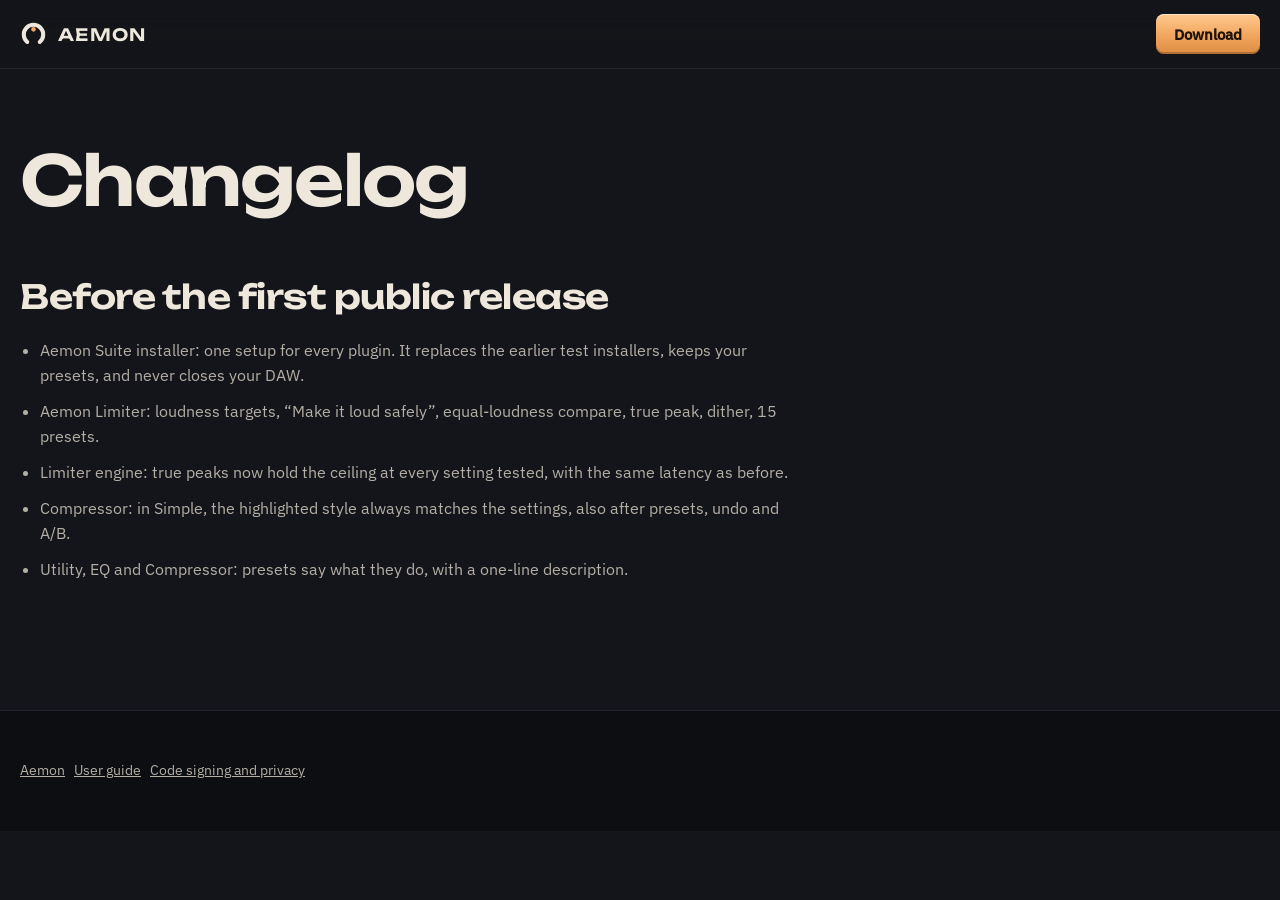
==== changelog.html @ 787ff551 "Aemon website Co-Authored-By: Claude Opus 5.5 <noreply@anthropic.com>" ====
<!doctype html>
<html lang="en">
<head>
<meta charset="utf-8">
<meta name="viewport" content="width=device-width, initial-scale=1, viewport-fit=cover">
<title>Aemon Changelog</title>
<meta name="description" content="What changed in each version of Aemon Suite.">
<meta name="theme-color" content="#14151a">
<link rel="icon" href="favicon.svg">
<link rel="stylesheet" href="site.css">
</head>
<body>
<svg width="0" height="0" style="position:absolute" aria-hidden="true"><symbol id="mark" viewBox="0 0 100 100"><path d="M26.9 77.6A36 36 0 1 1 73.1 77.6" fill="none" stroke="currentColor" stroke-width="15" stroke-linecap="round"/><circle cx="50" cy="31" r="8.5" fill="#f0a35b"/></symbol></svg>
<header class="nav"><div class="w"><a class="logo" href="index.html" aria-label="Aemon home"><svg><use href="#mark"/></svg>AEMON</a><a class="cta sm" style="margin-left:auto" href="index.html#download">Download</a></div></header>
<main class="w doc"><div class="dochead"><h1>Changelog</h1></div><article>
<h2>Before the first public release</h2>
<ul class="dots">
<li>Aemon Suite installer: one setup for every plugin. It replaces the earlier test installers, keeps your presets, and never closes your DAW.</li>
<li>Aemon Limiter: loudness targets, “Make it loud safely”, equal-loudness compare, true peak, dither, 15 presets.</li>
<li>Limiter engine: true peaks now hold the ceiling at every setting tested, with the same latency as before.</li>
<li>Compressor: in Simple, the highlighted style always matches the settings, also after presets, undo and A/B.</li>
<li>Utility, EQ and Compressor: presets say what they do, with a one-line description.</li>
</ul></article></main>
<footer><div class="w"><p class="legal" style="margin:0;border:0;padding:0"><a href="index.html">Aemon</a> &nbsp; <a href="guide.html">User guide</a> &nbsp; <a href="signing.html">Code signing and privacy</a></p></div></footer>
</body>
</html>
---- site.css ----
/* Aemon website. AGPL-3.0-or-later.
   Layout: a studio desk seen from above. Wide dark surfaces, the plugins as lit hardware on them, one
   working console you can play, ember only on things you can touch. Single dark look by choice. */
@font-face { font-family: "Unbounded"; src: url("assets/fonts/Unbounded-SemiBold.ttf"); font-weight: 600; font-display: swap; }
@font-face { font-family: "IBM Plex Sans"; src: url("assets/fonts/IBMPlexSans-Regular.ttf"); font-weight: 400; font-display: swap; }
@font-face { font-family: "IBM Plex Sans"; src: url("assets/fonts/IBMPlexSans-Medium.ttf"); font-weight: 500; font-display: swap; }
@font-face { font-family: "IBM Plex Sans Condensed"; src: url("assets/fonts/IBMPlexSansCondensed-SemiBold.ttf"); font-weight: 600; font-display: swap; }
@font-face { font-family: "IBM Plex Mono"; src: url("assets/fonts/IBMPlexMono-Medium.ttf"); font-weight: 500; font-display: swap; }

:root {
  --b0: #0d0e12; --b1: #14151a; --b2: #1b1d23; --b3: #24272f; --b4: #30343e;
  --line: #2d313b; --line-soft: #22252d;
  --bone: #ede7dc; --bone-2: #b4afa5; --bone-3: #8b8e9b;
  --ember: #f0a35b; --ember-hi: #ffc58e; --ember-lo: #9a6433;
  --phos: #86e0cb; --lilac: #b8a6ff; --ok: #62cf98; --hot: #e6c15a; --clip: #ff5c50;
  --disp: "Unbounded", "Arial Black", system-ui, sans-serif;
  --text: "IBM Plex Sans", system-ui, -apple-system, "Segoe UI", sans-serif;
  --label: "IBM Plex Sans Condensed", "Arial Narrow", system-ui, sans-serif;
  --mono: "IBM Plex Mono", ui-monospace, Consolas, monospace;
  --s1: 13px; --s2: 16px; --s3: 19px; --s4: clamp(21px, 2vw, 26px); --s5: clamp(28px, 3.6vw, 48px); --s6: clamp(40px, 6.6vw, 98px);
  --gap: clamp(88px, 12vw, 176px);
  --plate: linear-gradient(180deg, #2a2d36, #21242b);
  color-scheme: dark;
}
* { box-sizing: border-box; }
html { scroll-behavior: smooth; scroll-padding-top: 84px; background: var(--b1); }
body { margin: 0; background: var(--b1); color: var(--bone); font: 400 var(--s2)/1.6 var(--text); -webkit-font-smoothing: antialiased; overflow-x: clip; }
body::before { content: ""; position: fixed; inset: 0 0 auto; height: env(safe-area-inset-top, 0px); z-index: 40; background: var(--b1); }
.w { max-width: 1280px; margin-inline: auto; padding-left: max(20px, env(safe-area-inset-left, 0px)); padding-right: max(20px, env(safe-area-inset-right, 0px)); }
h1, h2, h3, p, figure, ul, ol, dl, dd { margin: 0; }
h1, h2 { font-family: var(--disp); font-weight: 600; text-wrap: balance; letter-spacing: -.015em; }
h2 { font-size: var(--s5); line-height: 1.1; }
h3 { font: 500 var(--s3)/1.35 var(--text); }
ul, ol { padding: 0; list-style: none; }
a { color: inherit; }
img { max-width: 100%; height: auto; display: block; }
button, input { font: inherit; color: inherit; }
:focus-visible { outline: 2px solid var(--ember); outline-offset: 3px; border-radius: 4px; }
.lede { font-size: var(--s3); line-height: 1.55; color: var(--bone-2); max-width: 58ch; text-wrap: pretty; }
.lb { font: 600 12px/1 var(--label); letter-spacing: .16em; text-transform: uppercase; color: var(--bone-3); }
.num { font-family: var(--mono); font-weight: 500; font-variant-numeric: tabular-nums; }
.skip { position: absolute; left: -9999px; }
.skip:focus { left: 16px; top: 16px; z-index: 60; background: var(--b0); padding: 10px 14px; }
section { padding-top: var(--gap); }

/* buttons */
.cta { display: inline-flex; align-items: center; gap: 12px; min-height: 56px; padding: 0 26px; border: 0; border-radius: 10px; text-decoration: none; cursor: pointer; white-space: nowrap;
  font: 600 17px/1 var(--text); color: #20130a; background: linear-gradient(180deg, #ffc98f, #f0a35b 58%, #dd8d43);
  box-shadow: inset 0 1px 0 rgba(255,255,255,.5), inset 0 -2px 0 rgba(80,40,10,.35), 0 10px 40px -8px rgba(240,163,91,.5); transition: transform .18s, box-shadow .18s, filter .18s; }
.cta:hover { transform: translateY(-1px); filter: brightness(1.05); }
.cta:active { transform: translateY(1px); }
.cta svg { width: 18px; height: 18px; }
.cta.sm { min-height: 40px; padding: 0 18px; font-size: 15px; border-radius: 8px; box-shadow: inset 0 1px 0 rgba(255,255,255,.5), inset 0 -2px 0 rgba(80,40,10,.3); }
.ghost { display: inline-flex; align-items: center; gap: 12px; min-height: 56px; padding: 0 22px; border-radius: 10px; border: 1px solid var(--line); text-decoration: none; font-weight: 500; font-size: 17px; background: rgba(255,255,255,.02); transition: border-color .18s, background .18s; cursor: pointer; white-space: nowrap; }
.ghost:hover { border-color: var(--bone-3); background: rgba(255,255,255,.05); }
.ghost svg { width: 14px; height: 14px; fill: var(--ember); }

/* nav */
.nav { position: sticky; top: env(safe-area-inset-top, 0px); z-index: 30; background: rgba(20,21,26,.86); backdrop-filter: blur(14px); -webkit-backdrop-filter: blur(14px); border-bottom: 1px solid var(--line-soft); }
.nav .w { display: flex; align-items: center; gap: 32px; min-height: 68px; }
.logo { display: inline-flex; align-items: center; gap: 11px; text-decoration: none; font: 600 17px/1 var(--disp); letter-spacing: .08em; }
.logo svg { width: 27px; height: 27px; }
.nav nav { display: flex; gap: 28px; margin-left: auto; }
.nav nav a { text-decoration: none; color: var(--bone-2); font-size: 15px; transition: color .15s; }
.nav nav a:hover { color: var(--bone); }
@media (max-width: 860px) { .nav nav { display: none; } .nav .cta { margin-left: auto; } }

/* hero */
.hero { position: relative; padding-top: clamp(56px, 7.5vw, 112px); overflow: clip; isolation: isolate; }
.hero::before { content: ""; position: absolute; inset: 0; z-index: -1; background:
  radial-gradient(58% 42% at 62% 78%, rgba(240,163,91,.17), transparent 70%), radial-gradient(40% 36% at 12% 70%, rgba(134,224,203,.07), transparent 70%); }
.hero h1 { font-size: var(--s6); line-height: .98; letter-spacing: -.03em; max-width: 12ch; }
.hero .top { display: grid; grid-template-columns: minmax(0, 1.2fr) minmax(0, .8fr); gap: 28px clamp(32px, 6vw, 96px); align-items: end; }
.hero .side { display: grid; gap: 26px; padding-bottom: 8px; }
.hero .acts { display: flex; flex-wrap: wrap; gap: 12px; }
.fine { font: 500 13px/1.5 var(--mono); color: var(--bone-3); }
@media (max-width: 900px) { .hero .top { grid-template-columns: minmax(0, 1fr); } }

.stage { position: relative; margin-top: clamp(44px, 6vw, 84px); perspective: 2200px; }
.win { border-radius: 12px; overflow: hidden; background: var(--b2); border: 1px solid #08090b; box-shadow: 0 0 0 1px rgba(255,255,255,.06), 0 50px 110px -20px rgba(0,0,0,.85), 0 18px 40px rgba(0,0,0,.5); }
.win img { width: 100%; aspect-ratio: 16 / 10; object-fit: cover; }
.stage .mid { position: relative; z-index: 2; width: min(100%, 72%); margin-inline: auto; }
.stage .l, .stage .r { position: absolute; z-index: 1; width: 52%; top: 9%; filter: brightness(.74); }
.stage .l { left: -9%; transform: rotateY(13deg); transform-origin: left center; }
.stage .r { right: -9%; transform: rotateY(-13deg); transform-origin: right center; }
@media (max-width: 760px) { .stage .mid { width: 100%; } .stage .l, .stage .r { display: none; } }

.chain { display: grid; grid-template-columns: repeat(4, minmax(0, 1fr)); margin-top: clamp(40px, 5vw, 72px); border-top: 1px solid var(--line); border-bottom: 1px solid var(--line); }
.chain a { position: relative; text-decoration: none; padding: 26px 24px 28px; display: grid; gap: 8px; align-content: start; border-left: 1px solid var(--line-soft); transition: background .2s; }
.chain a:first-child { border-left: 0; padding-left: 0; }
.chain a:hover { background: rgba(255,255,255,.025); }
.chain b { font: 600 18px/1.2 var(--disp); letter-spacing: 0; }
.chain span { color: var(--bone-2); font-size: 15px; line-height: 1.5; }
@media (max-width: 860px) { .chain { grid-template-columns: repeat(2, minmax(0, 1fr)); } .chain a { padding: 20px 16px; } .chain a:nth-child(odd) { border-left: 0; padding-left: 0; } .chain a:nth-child(n+3) { border-top: 1px solid var(--line-soft); } }
@media (max-width: 480px) { .chain b { font-size: 16px; } }

/* head of a section */
.sh { display: grid; gap: 18px; max-width: 820px; margin-bottom: clamp(36px, 4.5vw, 64px); }

/* console (listening) */
.console { border-radius: 16px; background: var(--b2); border: 1px solid #08090b; box-shadow: 0 0 0 1px rgba(255,255,255,.05), 0 50px 100px -30px #000; overflow: hidden; }
.tabs { display: flex; gap: 4px; padding: 12px; background: var(--b1); border-bottom: 1px solid #08090b; overflow-x: auto; scrollbar-width: none; }
.tabs button { flex: 1 0 auto; min-height: 44px; padding: 0 18px; border: 0; border-radius: 8px; background: transparent; color: var(--bone-2); font-weight: 500; font-size: 15px; cursor: pointer; white-space: nowrap; transition: background .15s, color .15s; }
.tabs button:hover { color: var(--bone); }
.tabs button[aria-selected="true"] { background: var(--b3); color: var(--bone); box-shadow: inset 0 1px 0 rgba(255,255,255,.07), 0 1px 3px rgba(0,0,0,.5); }
.screen { position: relative; margin: 18px 18px 0; border-radius: 10px; background: var(--b0); box-shadow: inset 0 2px 14px #000, inset 0 0 0 1px #050608; }
.screen canvas { display: block; width: 100%; height: clamp(220px, 30vw, 360px); cursor: pointer; border-radius: 10px; }
.screen .cap { position: absolute; left: 18px; top: 16px; right: 18px; display: flex; justify-content: space-between; gap: 16px; pointer-events: none; }
.deck { display: grid; grid-template-columns: auto minmax(300px, 1fr) auto; gap: 18px 34px; align-items: center; margin: 18px; padding: 22px 26px; border-radius: 10px; background: repeating-linear-gradient(90deg, rgba(255,255,255,.012) 0 1px, transparent 1px 3px), var(--plate); box-shadow: inset 0 1px 0 rgba(255,255,255,.07), 0 2px 6px rgba(0,0,0,.4); }
.play { width: 72px; height: 72px; border-radius: 50%; border: 0; cursor: pointer; display: grid; place-items: center; background: radial-gradient(circle at 50% 30%, #454a56, #1c1e24 72%); box-shadow: 0 0 0 3px #0b0c0f, 0 0 0 4px rgba(255,255,255,.07), 0 10px 22px rgba(0,0,0,.6), inset 0 1px 1px rgba(255,255,255,.22); transition: filter .15s; }
.play:hover { filter: brightness(1.15); }
.play svg { width: 24px; height: 24px; fill: var(--ember); filter: drop-shadow(0 0 8px rgba(240,163,91,.6)); }
.ab { display: grid; grid-template-columns: 1fr 1fr; padding: 5px; border-radius: 12px; background: var(--b0); box-shadow: inset 0 2px 8px #000; max-width: 480px; }
.ab button { min-height: 58px; border: 0; background: transparent; border-radius: 8px; color: var(--bone-2); font: 600 17px/1 var(--text); cursor: pointer; transition: color .12s; }
.ab button[aria-pressed="true"] { color: #20130a; background: linear-gradient(180deg, #ffc98f, #f0a35b 60%, #dd8d43); box-shadow: inset 0 1px 0 rgba(255,255,255,.5); }
.ab button[aria-pressed="true"].bf { color: #0c1a17; background: linear-gradient(180deg, #b4f1e3, #86e0cb 60%, #62bfa9); }
.sw { display: inline-flex; align-items: center; gap: 12px; cursor: pointer; font-size: 15px; color: var(--bone-2); user-select: none; }
.sw input { position: absolute; opacity: 0; }
.sw i { flex: none; width: 44px; height: 24px; border-radius: 99px; background: var(--b0); box-shadow: inset 0 1px 4px #000; position: relative; }
.sw i::after { content: ""; position: absolute; left: 3px; top: 3px; width: 18px; height: 18px; border-radius: 50%; background: var(--bone-3); transition: transform .16s, background .16s; }
.sw input:checked + i::after { transform: translateX(20px); background: var(--ember); box-shadow: 0 0 10px rgba(240,163,91,.6); }
.sw input:focus-visible + i { outline: 2px solid var(--ember); outline-offset: 3px; }
.notes { display: grid; grid-template-columns: minmax(0, 1.3fr) minmax(0, 1fr); gap: 22px 48px; padding: 6px 28px 30px; }
.notes p { color: var(--bone-2); max-width: 62ch; }
.notes p b { color: var(--bone); font-weight: 500; }
.notes dl { display: grid; grid-template-columns: 1fr auto auto; gap: 8px 26px; align-content: start; font-size: 15px; }
.notes dt { color: var(--bone-3); }
.notes dd { text-align: right; }
.notes .h { font: 600 12px/1.4 var(--label); letter-spacing: .14em; text-transform: uppercase; color: var(--bone-3); }
.under { margin-top: 18px; color: var(--bone-3); font-size: 14px; max-width: 80ch; }
@media (max-width: 860px) { .deck { grid-template-columns: auto minmax(0, 1fr); padding: 18px; gap: 18px; } .deck .sw { grid-column: 1 / -1; } .notes { grid-template-columns: minmax(0, 1fr); } .screen, .deck { margin-inline: 12px; } }
@media (max-width: 480px) { .deck { grid-template-columns: minmax(0, 1fr); justify-items: center; } .ab { width: 100%; } .tabs button { padding: 0 14px; } .screen .cap .lb:last-child { display: none; } }

/* plugin showcases */
.plug { padding-top: clamp(96px, 12vw, 184px); }
.plug .ph { display: grid; grid-template-columns: minmax(0, 1fr) auto; gap: 24px 48px; align-items: end; margin-bottom: 36px; }
.plug .name { display: flex; align-items: center; gap: 14px; font: 600 15px/1 var(--label); letter-spacing: .2em; text-transform: uppercase; color: var(--ember); margin-bottom: 18px; }
.plug h2 { max-width: 17ch; }
.plug .lede { margin-top: 18px; }
.seg { display: inline-grid; grid-auto-flow: column; padding: 4px; border-radius: 10px; background: var(--b0); box-shadow: inset 0 1px 6px #000; }
.seg button { min-height: 42px; padding: 0 22px; border: 0; border-radius: 7px; background: transparent; color: var(--bone-2); font-weight: 500; font-size: 15px; cursor: pointer; }
.seg button[aria-pressed="true"] { background: var(--b3); color: var(--bone); box-shadow: inset 0 1px 0 rgba(255,255,255,.08), 0 1px 3px rgba(0,0,0,.6); }
.shot { position: relative; }
.shot img + img { position: absolute; inset: 0; opacity: 0; transition: opacity .35s; }
.shot[data-mode="pro"] img + img { opacity: 1; }
.feat, .spec, .flag, .two, .under { position: relative; z-index: 1; }
.feat { display: grid; grid-template-columns: repeat(3, minmax(0, 1fr)); gap: 36px clamp(28px, 4vw, 64px); margin-top: 48px; }
.feat h3 { margin-bottom: 8px; }
.feat p { color: var(--bone-2); }
.spec { display: flex; flex-wrap: wrap; gap: 14px 40px; margin-top: 44px; padding-top: 24px; border-top: 1px solid var(--line); }
.spec div { display: grid; gap: 6px; }
.spec .num { font-size: 17px; }
.flag { display: inline-flex; align-items: center; gap: 9px; margin-top: 16px; font-size: 14px; color: var(--bone-3); }
.flag::before { content: ""; width: 8px; height: 8px; border-radius: 50%; background: var(--hot); }
@media (max-width: 860px) { .plug .ph { grid-template-columns: minmax(0, 1fr); } .feat { grid-template-columns: minmax(0, 1fr); gap: 28px; } .seg { justify-self: start; } }

/* simple / pro wipe */
.wipe { position: relative; }
.wipe .win { position: relative; }
.wipe .top-img { position: absolute; inset: 0; clip-path: inset(0 calc(100% - var(--x, 52%)) 0 0); }
.wipe .bar { position: absolute; top: 0; bottom: 0; left: var(--x, 52%); width: 2px; background: var(--ember); box-shadow: 0 0 18px rgba(240,163,91,.8); pointer-events: none; transform: translateX(-1px); }
.wipe .bar::after { content: "‹ ›"; position: absolute; top: 50%; left: 50%; transform: translate(-50%, -50%); display: grid; place-items: center; width: 52px; height: 52px; border-radius: 50%; background: radial-gradient(circle at 50% 30%, #454a56, #1c1e24 72%); box-shadow: 0 0 0 2px var(--ember), 0 8px 20px #000; color: var(--ember-hi); font: 500 18px/1 var(--mono); letter-spacing: -.1em; }
.wipe input { position: absolute; inset: 0; width: 100%; height: 100%; margin: 0; opacity: 0; cursor: ew-resize; touch-action: pan-y; }
.wipe input:focus-visible ~ .bar::after { outline: 2px solid var(--bone); outline-offset: 4px; }
.two { display: grid; grid-template-columns: 1fr 1fr; gap: 20px 64px; margin-top: 32px; }
.two p { color: var(--bone-2); max-width: 48ch; }
@media (max-width: 680px) { .two { grid-template-columns: minmax(0, 1fr); } }

/* measured */
.band { margin-top: var(--gap); padding-block: clamp(80px, 10vw, 150px); background: var(--b0); border-block: 1px solid #08090b; }
.charts { display: grid; grid-template-columns: repeat(2, minmax(0, 1fr)); gap: clamp(48px, 6vw, 88px); }
.charts h3 { font-size: var(--s4); margin-bottom: 8px; text-wrap: balance; }
.charts p { color: var(--bone-2); margin-bottom: 26px; max-width: 54ch; }
.charts svg { width: 100%; height: auto; display: block; overflow: visible; }
.charts text { font-family: var(--mono); font-weight: 500; font-size: 13px; fill: var(--bone-3); }
.charts text { paint-order: stroke; stroke: var(--b0); stroke-width: 4px; }
.charts .d { font-family: var(--text); font-size: 14px; }
.charts .leg { display: flex; flex-wrap: wrap; gap: 10px 26px; margin-top: 18px; font-size: 14px; color: var(--bone-2); }
.leg i { display: inline-block; width: 22px; height: 0; border-top: 3px solid; margin-right: 9px; vertical-align: middle; }
.tbl { margin-top: clamp(56px, 7vw, 96px); overflow-x: auto; }
table { width: 100%; border-collapse: collapse; min-width: 560px; }
th, td { text-align: left; padding: 17px 20px 17px 0; border-bottom: 1px solid var(--line-soft); vertical-align: baseline; }
th { font: 600 12px/1 var(--label); letter-spacing: .16em; text-transform: uppercase; color: var(--bone-3); }
td:first-child { color: var(--bone); font-weight: 500; white-space: nowrap; }
td { color: var(--bone-2); }
td:last-child { font-family: var(--mono); font-weight: 500; color: var(--bone); white-space: nowrap; padding-right: 0; text-align: right; }
th:last-child { text-align: right; padding-right: 0; }
@media (max-width: 860px) { .charts { grid-template-columns: minmax(0, 1fr); } }

/* presets */
.pre { display: grid; grid-template-columns: minmax(0, .8fr) minmax(0, 1.2fr); gap: 48px clamp(40px, 6vw, 110px); align-items: start; }
.plist { border-radius: 12px; background: var(--b2); box-shadow: 0 0 0 1px rgba(255,255,255,.06), 0 40px 80px -30px #000; overflow: hidden; }
.plist button { display: grid; gap: 4px; width: 100%; text-align: left; padding: 18px 24px; border: 0; border-bottom: 1px solid var(--line-soft); background: transparent; cursor: pointer; }
.plist li:last-child button { border-bottom: 0; }
.plist button:hover, .plist button[aria-expanded="true"] { background: var(--b3); }
.plist .pn { display: flex; justify-content: space-between; gap: 20px; font-weight: 500; font-size: 17px; line-height: 1.4; }
.plist .pn i { font: 600 12px/1.8 var(--label); letter-spacing: .14em; text-transform: uppercase; color: var(--bone-3); white-space: nowrap; }
.plist .pd { color: var(--bone-2); font-size: 15px; }
.plist button[aria-expanded="false"] .pd { display: none; }
.plist button[aria-expanded="true"] .pn span { color: var(--ember-hi); }
@media (max-width: 860px) { .pre { grid-template-columns: minmax(0, 1fr); } .plist button { padding: 16px 18px; } }

/* every plugin */
.every { display: grid; grid-template-columns: repeat(4, minmax(0, 1fr)); gap: 44px clamp(24px, 3vw, 48px); }
.every svg { width: 34px; height: 34px; stroke: var(--bone-2); fill: none; stroke-width: 1.6; stroke-linecap: round; stroke-linejoin: round; margin-bottom: 16px; }
.every svg .e { stroke: var(--ember); }
.every p { color: var(--bone-2); font-size: 15px; margin-top: 6px; }
@media (max-width: 960px) { .every { grid-template-columns: repeat(2, minmax(0, 1fr)); } }
@media (max-width: 480px) { .every { gap: 34px 20px; } }

/* letter */
.letter { display: grid; grid-template-columns: minmax(0, 1fr) minmax(0, 1.25fr); gap: 36px clamp(40px, 7vw, 120px); align-items: start; }
.letter .body { display: grid; gap: 20px; font-size: var(--s3); line-height: 1.65; color: var(--bone-2); max-width: 56ch; }
.letter .body strong { color: var(--bone); font-weight: 500; }
.reach { display: flex; flex-wrap: wrap; gap: 12px; margin-top: 10px; }
.reach .ghost { min-height: 50px; font-size: 16px; }
.reach svg { width: 18px; height: 18px; fill: none; stroke: var(--ember); stroke-width: 1.7; }
@media (max-width: 860px) { .letter { grid-template-columns: minmax(0, 1fr); } }

/* download */
.dl { display: grid; grid-template-columns: minmax(0, 1fr) minmax(0, 1fr); gap: 56px clamp(40px, 6vw, 104px); align-items: center; }
.dl .acts { display: flex; flex-wrap: wrap; gap: 12px; margin-top: 30px; }
.dl .fine { margin-top: 18px; }
.steps { display: grid; gap: 20px; margin-top: 44px; counter-reset: s; }
.steps li { counter-increment: s; display: grid; grid-template-columns: 34px minmax(0, 1fr); gap: 4px 14px; color: var(--bone-2); }
.steps li::before { content: counter(s); grid-row: 1 / 3; font: 500 19px/1.35 var(--mono); color: var(--ember); }
.steps b { color: var(--bone); font-weight: 500; }
.setup { border-radius: 12px; background: var(--b2); overflow: hidden; box-shadow: 0 0 0 1px rgba(255,255,255,.08), 0 50px 110px -20px #000; }
.setup .t { display: flex; align-items: center; gap: 10px; padding: 13px 18px; background: var(--b1); border-bottom: 1px solid #08090b; font-size: 14px; color: var(--bone-2); }
.setup .t svg { width: 18px; height: 18px; }
.setup .b { padding: 28px 28px 8px; }
.setup .b > p { color: var(--bone-2); margin: 6px 0 20px; }
.setup label { display: grid; grid-template-columns: auto minmax(0, 1fr) auto; gap: 14px; align-items: center; padding: 14px 0; border-top: 1px solid var(--line-soft); cursor: pointer; }
.setup label input { appearance: none; width: 22px; height: 22px; margin: 0; border-radius: 5px; background: var(--b0); box-shadow: inset 0 1px 4px #000, 0 0 0 1px var(--line); cursor: pointer; display: grid; place-items: center; }
.setup label input:checked { background: var(--ember); box-shadow: none; }
.setup label input:checked::after { content: ""; width: 6px; height: 11px; border: solid #20130a; border-width: 0 2.5px 2.5px 0; transform: translateY(-1px) rotate(45deg); }
.setup label b { font-weight: 500; }
.setup label span { color: var(--bone-3); font-size: 14px; }
.setup .f { display: flex; justify-content: space-between; align-items: center; gap: 16px; padding: 18px 28px; background: var(--b1); font-size: 14px; color: var(--bone-3); }
.setup .f b { padding: 11px 22px; border-radius: 7px; background: linear-gradient(180deg, #ffc98f, #f0a35b 60%, #dd8d43); color: #20130a; font-weight: 600; }
@media (max-width: 900px) { .dl { grid-template-columns: minmax(0, 1fr); } }

/* install warnings */
.warns { display: grid; grid-template-columns: repeat(2, minmax(0, 1fr)); gap: 40px clamp(32px, 5vw, 80px); }
.warns figure { display: grid; gap: 26px; align-content: start; }
.warns figcaption h3 { margin-bottom: 8px; }
.warns figcaption p, .facts p { color: var(--bone-2); max-width: 58ch; }
.warns b, .facts b { color: var(--bone); font-weight: 500; }
.dlg { display: flex; flex-direction: column; align-items: flex-start; gap: 12px; min-height: 282px; padding: 26px 28px; border-radius: 8px; background: var(--b3); color: var(--bone); font-size: 15px; line-height: 1.5; box-shadow: 0 0 0 1px rgba(255,255,255,.08), 0 40px 80px -30px #000; }
.dlg.blue { background: #123a63; }
.dlg p { color: inherit; }
.dlg .dt { font-size: 20px; line-height: 1.3; font-weight: 500; }
.dlg .dk { font-size: 13px; color: var(--bone-2); }
.dlg .dm { font: 500 13px/1.6 var(--mono); color: #d6d2c9; overflow-wrap: anywhere; }
.dlg .db { display: flex; gap: 12px; margin-top: auto; align-self: flex-end; padding-top: 10px; }
.dlg .db span { padding: 11px 20px; border-radius: 4px; background: rgba(255,255,255,.12); }
.dlg mark { color: #20130a; background: var(--ember); font-weight: 500; border-radius: 4px; padding: 3px 8px; box-shadow: 0 0 0 4px rgba(240,163,91,.3); }
.dlg .db mark { padding: 11px 20px; }
.facts { display: grid; grid-template-columns: repeat(3, minmax(0, 1fr)); gap: 32px clamp(28px, 4vw, 64px); margin-top: 56px; padding-top: 36px; border-top: 1px solid var(--line); }
.facts h3 { margin-bottom: 8px; }
.steps a, .faq details a, .facts a { color: var(--ember-hi); }
@media (max-width: 860px) { .warns, .facts { grid-template-columns: minmax(0, 1fr); } .dlg { min-height: 0; } }

/* faq */
.faq { display: grid; grid-template-columns: minmax(0, .7fr) minmax(0, 1.3fr); gap: 36px clamp(40px, 6vw, 104px); }
.faq details { border-bottom: 1px solid var(--line); }
.faq summary { display: flex; justify-content: space-between; gap: 24px; padding: 22px 0; font-weight: 500; font-size: var(--s3); cursor: pointer; list-style: none; }
.faq summary::-webkit-details-marker { display: none; }
.faq summary::after { content: "+"; color: var(--ember); font: 500 22px/1.2 var(--mono); }
.faq details[open] summary::after { content: "−"; }
.faq details p { padding: 0 44px 24px 0; color: var(--bone-2); max-width: 66ch; }
@media (max-width: 860px) { .faq { grid-template-columns: minmax(0, 1fr); } }

/* end */
.end { margin-top: var(--gap); padding-block: clamp(90px, 11vw, 170px); text-align: center; background: radial-gradient(60% 90% at 50% 100%, rgba(240,163,91,.2), transparent 70%), var(--b0); border-top: 1px solid #08090b; }
.end h2 { font-size: clamp(34px, 5.4vw, 76px); max-width: 15ch; margin: 0 auto 34px; letter-spacing: -.025em; }
.end .fine { margin-top: 20px; }
footer { background: var(--b0); border-top: 1px solid var(--line-soft); padding-block: 48px calc(48px + env(safe-area-inset-bottom, 0px)); color: var(--bone-3); font-size: 14px; }
footer .row { display: flex; flex-wrap: wrap; gap: 24px 64px; justify-content: space-between; }
footer ul { display: grid; gap: 10px; }
footer li a { text-decoration: none; color: var(--bone-2); }
footer li a:hover { color: var(--bone); }
footer .lb { display: block; margin-bottom: 16px; }
footer .legal { margin-top: 44px; padding-top: 24px; border-top: 1px solid var(--line-soft); max-width: none; line-height: 1.7; }
.toast { position: fixed; left: 50%; bottom: calc(28px + env(safe-area-inset-bottom, 0px)); transform: translate(-50%, 20px); z-index: 50; padding: 14px 22px; border-radius: 10px; background: var(--b4); box-shadow: 0 20px 50px #000; opacity: 0; pointer-events: none; transition: .25s; max-width: calc(100vw - 40px); }
.toast.on { opacity: 1; transform: translate(-50%, 0); }
@media (max-width: 680px) {
  .charts text, .charts .d { font-size: 18px; }
  .charts svg { margin-inline: -2px; }
  table { min-width: 0; }
  thead { display: none; }
  tr { display: grid; grid-template-columns: minmax(0, 1fr) auto; gap: 4px 20px; padding: 16px 0; border-bottom: 1px solid var(--line-soft); }
  td { border: 0; padding: 0; }
  td:first-child { white-space: normal; }
  td:nth-child(2) { grid-row: 2; grid-column: 1 / -1; font-size: 15px; }
}
@media (prefers-reduced-motion: reduce) { * { transition: none !important; scroll-behavior: auto !important; } }

/* text pages: guide, changelog, signing */
.doc { padding-block: clamp(48px, 6vw, 88px) clamp(80px, 10vw, 140px); }
.dochead { display: grid; gap: 18px; margin-bottom: clamp(40px, 5vw, 72px); }
.dochead h1 { font-size: clamp(36px, 5.4vw, 72px); line-height: 1; letter-spacing: -.025em; }
.docgrid { display: grid; grid-template-columns: 220px minmax(0, 1fr); gap: 32px clamp(40px, 6vw, 96px); align-items: start; }
.toc { position: sticky; top: calc(96px + env(safe-area-inset-top, 0px)); }
.toc ul { display: grid; gap: 12px; }
.toc a { text-decoration: none; color: var(--bone-2); }
.toc a:hover { color: var(--bone); }
article { max-width: 780px; min-width: 0; }
article h2 { font-size: clamp(24px, 2.6vw, 34px); margin: 84px 0 22px; scroll-margin-top: 96px; }
article h2:first-child { margin-top: 0; }
article h3 { margin: 34px 0 8px; }
article p, article li, article dd { color: var(--bone-2); }
article p + p { margin-top: 14px; }
article b { color: var(--bone); font-weight: 500; }
article a { color: var(--ember-hi); }
article ol { display: grid; gap: 10px; margin-bottom: 18px; padding-left: 22px; list-style: decimal; }
article .dots { display: grid; gap: 10px; padding-left: 20px; list-style: disc; }
article img { border-radius: 10px; margin: 0 0 24px; box-shadow: 0 0 0 1px rgba(255,255,255,.07), 0 30px 60px -20px #000; }
article code, kbd { font: 500 .9em/1.4 var(--mono); background: var(--b0); border-radius: 4px; padding: 2px 6px; color: var(--bone); overflow-wrap: anywhere; }
kbd { box-shadow: 0 0 0 1px var(--line); }
pre { overflow-x: auto; background: var(--b0); border-radius: 8px; padding: 16px 18px; margin: 18px 0; }
pre code { background: none; padding: 0; }
.opts { display: grid; grid-template-columns: minmax(140px, 200px) minmax(0, 1fr); margin-top: 12px; }
.opts dt, .opts dd { padding: 13px 0; border-top: 1px solid var(--line-soft); }
.opts dt { font-weight: 500; padding-right: 20px; }
footer .legal a { color: var(--bone-2); }
.fine a { color: var(--bone-2); }
@media (max-width: 860px) { .docgrid { grid-template-columns: minmax(0, 1fr); } .toc { position: static; } .toc ul { grid-template-columns: 1fr 1fr; } }
@media (max-width: 480px) { .opts { grid-template-columns: minmax(0, 1fr); } .opts dd { border-top: 0; padding-top: 0; } }
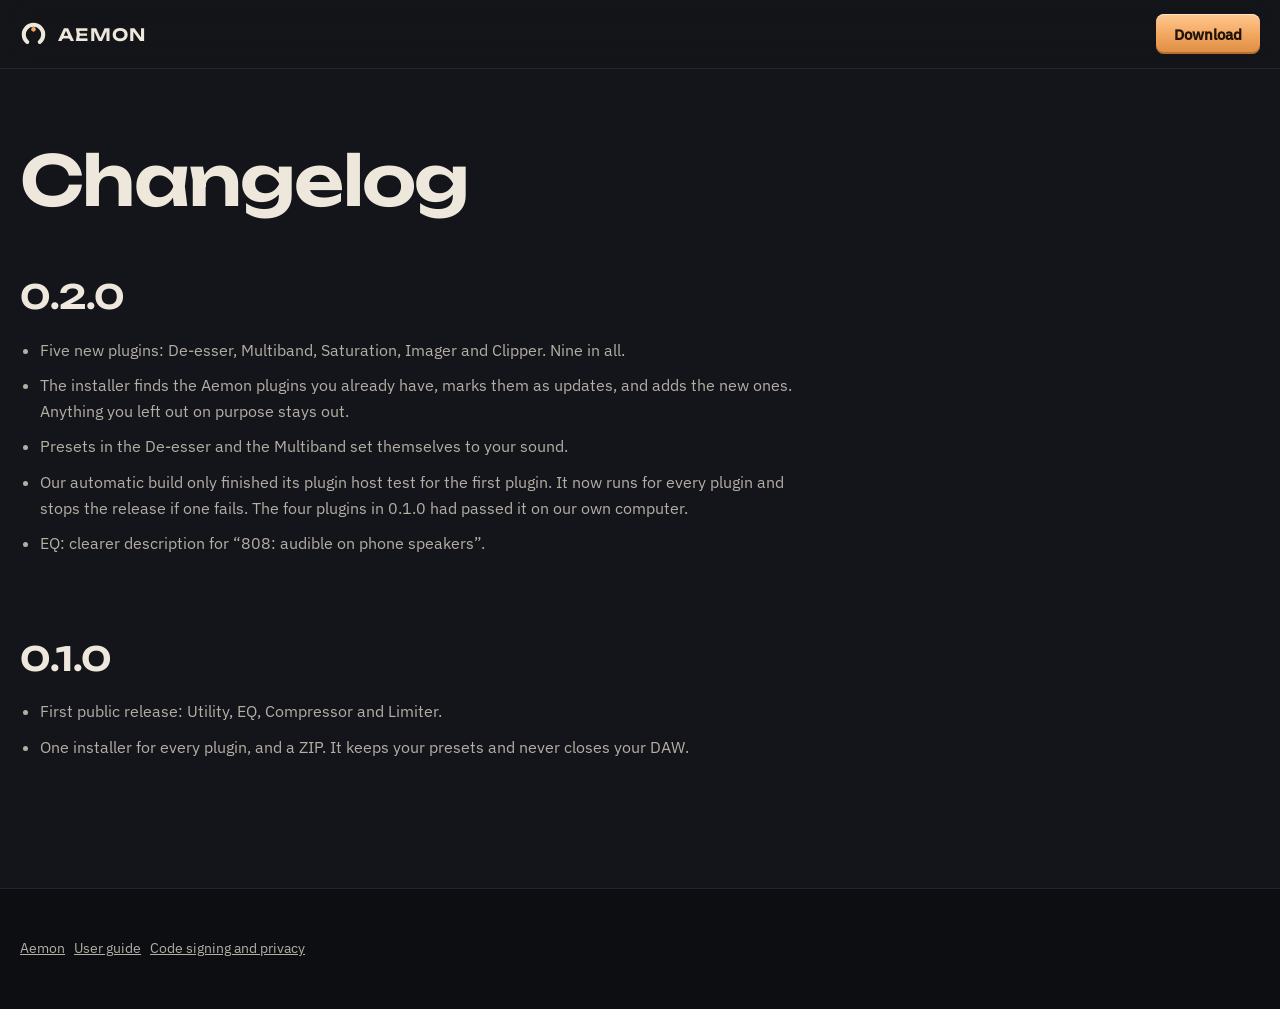
==== commit 427adfb4: "Aemon 0.2.0: nine plugins and the mixing guide" ====
--- a/changelog.html
+++ b/changelog.html
@@ -5,6 +5,7 @@
 <meta name="viewport" content="width=device-width, initial-scale=1, viewport-fit=cover">
 <title>Aemon Changelog</title>
 <meta name="description" content="What changed in each version of Aemon Suite.">
+<link rel="canonical" href="https://aemon-audio.github.io/changelog.html">
 <meta name="theme-color" content="#14151a">
 <link rel="icon" href="favicon.svg">
 <link rel="stylesheet" href="site.css">
@@ -13,13 +14,18 @@
 <svg width="0" height="0" style="position:absolute" aria-hidden="true"><symbol id="mark" viewBox="0 0 100 100"><path d="M26.9 77.6A36 36 0 1 1 73.1 77.6" fill="none" stroke="currentColor" stroke-width="15" stroke-linecap="round"/><circle cx="50" cy="31" r="8.5" fill="#f0a35b"/></symbol></svg>
 <header class="nav"><div class="w"><a class="logo" href="index.html" aria-label="Aemon home"><svg><use href="#mark"/></svg>AEMON</a><a class="cta sm" style="margin-left:auto" href="index.html#download">Download</a></div></header>
 <main class="w doc"><div class="dochead"><h1>Changelog</h1></div><article>
-<h2>Before the first public release</h2>
+<h2>0.2.0</h2>
 <ul class="dots">
-<li>Aemon Suite installer: one setup for every plugin. It replaces the earlier test installers, keeps your presets, and never closes your DAW.</li>
-<li>Aemon Limiter: loudness targets, “Make it loud safely”, equal-loudness compare, true peak, dither, 15 presets.</li>
-<li>Limiter engine: true peaks now hold the ceiling at every setting tested, with the same latency as before.</li>
-<li>Compressor: in Simple, the highlighted style always matches the settings, also after presets, undo and A/B.</li>
-<li>Utility, EQ and Compressor: presets say what they do, with a one-line description.</li>
+<li>Five new plugins: De-esser, Multiband, Saturation, Imager and Clipper. Nine in all.</li>
+<li>The installer finds the Aemon plugins you already have, marks them as updates, and adds the new ones. Anything you left out on purpose stays out.</li>
+<li>Presets in the De-esser and the Multiband set themselves to your sound.</li>
+<li>Our automatic build only finished its plugin host test for the first plugin. It now runs for every plugin and stops the release if one fails. The four plugins in 0.1.0 had passed it on our own computer.</li>
+<li>EQ: clearer description for “808: audible on phone speakers”.</li>
+</ul>
+<h2>0.1.0</h2>
+<ul class="dots">
+<li>First public release: Utility, EQ, Compressor and Limiter.</li>
+<li>One installer for every plugin, and a ZIP. It keeps your presets and never closes your DAW.</li>
 </ul></article></main>
 <footer><div class="w"><p class="legal" style="margin:0;border:0;padding:0"><a href="index.html">Aemon</a> &nbsp; <a href="guide.html">User guide</a> &nbsp; <a href="signing.html">Code signing and privacy</a></p></div></footer>
 </body>
--- a/site.css
+++ b/site.css
@@ -85,13 +85,17 @@
 .stage .r { right: -9%; transform: rotateY(-13deg); transform-origin: right center; }
 @media (max-width: 760px) { .stage .mid { width: 100%; } .stage .l, .stage .r { display: none; } }
 
-.chain { display: grid; grid-template-columns: repeat(4, minmax(0, 1fr)); margin-top: clamp(40px, 5vw, 72px); border-top: 1px solid var(--line); border-bottom: 1px solid var(--line); }
+.chain { display: grid; grid-template-columns: repeat(3, minmax(0, 1fr)); margin-top: clamp(40px, 5vw, 72px); border-top: 1px solid var(--line); border-bottom: 1px solid var(--line); }
 .chain a { position: relative; text-decoration: none; padding: 26px 24px 28px; display: grid; gap: 8px; align-content: start; border-left: 1px solid var(--line-soft); transition: background .2s; }
-.chain a:first-child { border-left: 0; padding-left: 0; }
+.chain a:nth-child(n+4) { border-top: 1px solid var(--line-soft); }
+.chain a:nth-child(3n+1) { border-left: 0; padding-left: 0; }
+.chain a:has(i) { grid-template-columns: auto minmax(0, 1fr); column-gap: 12px; }
+.chain i { font: 600 12px/22px var(--label); letter-spacing: .14em; text-transform: uppercase; color: var(--ember); }
+.chain span { grid-column: 1 / -1; }
 .chain a:hover { background: rgba(255,255,255,.025); }
 .chain b { font: 600 18px/1.2 var(--disp); letter-spacing: 0; }
 .chain span { color: var(--bone-2); font-size: 15px; line-height: 1.5; }
-@media (max-width: 860px) { .chain { grid-template-columns: repeat(2, minmax(0, 1fr)); } .chain a { padding: 20px 16px; } .chain a:nth-child(odd) { border-left: 0; padding-left: 0; } .chain a:nth-child(n+3) { border-top: 1px solid var(--line-soft); } }
+@media (max-width: 860px) { .chain { grid-template-columns: repeat(2, minmax(0, 1fr)); } .chain a, .chain a:nth-child(3n+1) { padding: 20px 16px; border-left: 1px solid var(--line-soft); } .chain a:nth-child(odd), .chain a:nth-child(6n+1) { border-left: 0; padding-left: 0; } .chain a:nth-child(n+3) { border-top: 1px solid var(--line-soft); } }
 @media (max-width: 480px) { .chain b { font-size: 16px; } }
 
 /* head of a section */
@@ -230,7 +234,7 @@
 .setup .t svg { width: 18px; height: 18px; }
 .setup .b { padding: 28px 28px 8px; }
 .setup .b > p { color: var(--bone-2); margin: 6px 0 20px; }
-.setup label { display: grid; grid-template-columns: auto minmax(0, 1fr) auto; gap: 14px; align-items: center; padding: 14px 0; border-top: 1px solid var(--line-soft); cursor: pointer; }
+.setup label { display: grid; grid-template-columns: auto minmax(0, 1fr) auto; gap: 14px; align-items: center; padding: 10px 0; border-top: 1px solid var(--line-soft); cursor: pointer; }
 .setup label input { appearance: none; width: 22px; height: 22px; margin: 0; border-radius: 5px; background: var(--b0); box-shadow: inset 0 1px 4px #000, 0 0 0 1px var(--line); cursor: pointer; display: grid; place-items: center; }
 .setup label input:checked { background: var(--ember); box-shadow: none; }
 .setup label input:checked::after { content: ""; width: 6px; height: 11px; border: solid #20130a; border-width: 0 2.5px 2.5px 0; transform: translateY(-1px) rotate(45deg); }
@@ -296,7 +300,35 @@
 }
 @media (prefers-reduced-motion: reduce) { * { transition: none !important; scroll-behavior: auto !important; } }
 
-/* text pages: guide, changelog, signing */
+/* text pages: guide, mixing guide, changelog, signing */
+.flow { counter-reset: f; display: grid; gap: 0 !important; margin-top: 18px; padding: 0 !important; list-style: none !important; border-top: 1px solid var(--line); }
+.flow li { counter-increment: f; display: grid; grid-template-columns: 44px 130px minmax(0, 1fr); align-items: baseline; padding: 15px 0; border-bottom: 1px solid var(--line-soft); }
+.flow li::before { content: counter(f); font: 500 16px/1 var(--mono); color: var(--phos); }
+.flow b { font: 600 16px/1.3 var(--disp); }
+.vmap { position: relative; height: 168px; margin: 24px 0 8px; border-radius: 10px; background: var(--b0); box-shadow: inset 0 2px 8px #000, 0 1px 0 rgba(255,255,255,.07); overflow: hidden; }
+.vmap div { position: absolute; left: calc(var(--a) * 1%); width: calc((var(--b) - var(--a)) * 1%); top: 22px; bottom: 22px; display: grid; align-content: end; justify-items: center; gap: 4px; padding-bottom: 12px; text-align: center; border-radius: 6px; background: linear-gradient(180deg, rgba(134,224,203,.05), rgba(134,224,203,.2)); border-top: 2px solid var(--phos); }
+.vmap .k { background: linear-gradient(180deg, rgba(240,163,91,.08), rgba(240,163,91,.28)); border-color: var(--ember); }
+.vmap i { font: 600 14px/1.1 var(--label); letter-spacing: .06em; color: var(--bone); }
+.vmap span { font: 500 11px/1.2 var(--mono); color: var(--bone-2); }
+article .tbl { margin: 20px 0 22px; }
+article td:last-child { font-family: var(--text); white-space: normal; min-width: 150px; }
+.free { margin: 0 0 8px; padding: 24px 28px; border-radius: 12px; background: var(--plate); box-shadow: inset 0 1px 0 rgba(255,255,255,.08), 0 20px 50px -20px #000; border-left: 3px solid var(--ember); }
+article p + .free { margin-top: 28px; }
+.free .ft { font: 600 19px/1.3 var(--disp); color: var(--bone); margin-bottom: 8px; }
+.free p { color: var(--bone-2); }
+.free .cta { color: #20130a; margin-top: 8px; }
+.ticks { display: grid; gap: 4px; margin-bottom: 28px; list-style: none; padding: 0; }
+.ticks label { display: grid; grid-template-columns: 22px minmax(0, 1fr); gap: 14px; align-items: start; padding: 11px 0; cursor: pointer; }
+.ticks input { appearance: none; width: 22px; height: 22px; margin: 1px 0 0; border-radius: 5px; background: var(--b0); box-shadow: inset 0 1px 4px #000, 0 0 0 1px var(--line); cursor: pointer; display: grid; place-items: center; }
+.ticks input:checked { background: var(--ember); box-shadow: none; }
+.ticks input:checked::after { content: ""; width: 6px; height: 11px; border: solid #20130a; border-width: 0 2.5px 2.5px 0; transform: translateY(-1px) rotate(45deg); }
+.ticks input:checked + span { color: var(--bone-3); text-decoration: line-through; }
+@media (max-width: 680px) {
+  .flow li { grid-template-columns: 34px minmax(0, 1fr); } .flow li span { grid-column: 2; }
+  .vmap { height: auto; display: grid; gap: 6px; padding: 12px; }
+  .vmap div { position: static; width: auto; display: flex; justify-content: space-between; align-items: center; padding: 10px 14px; border-top: 0; border-left: 3px solid var(--phos); }
+  .vmap .k { border-color: var(--ember); } .vmap span { font-size: 13px; }
+}
 .doc { padding-block: clamp(48px, 6vw, 88px) clamp(80px, 10vw, 140px); }
 .dochead { display: grid; gap: 18px; margin-bottom: clamp(40px, 5vw, 72px); }
 .dochead h1 { font-size: clamp(36px, 5.4vw, 72px); line-height: 1; letter-spacing: -.025em; }
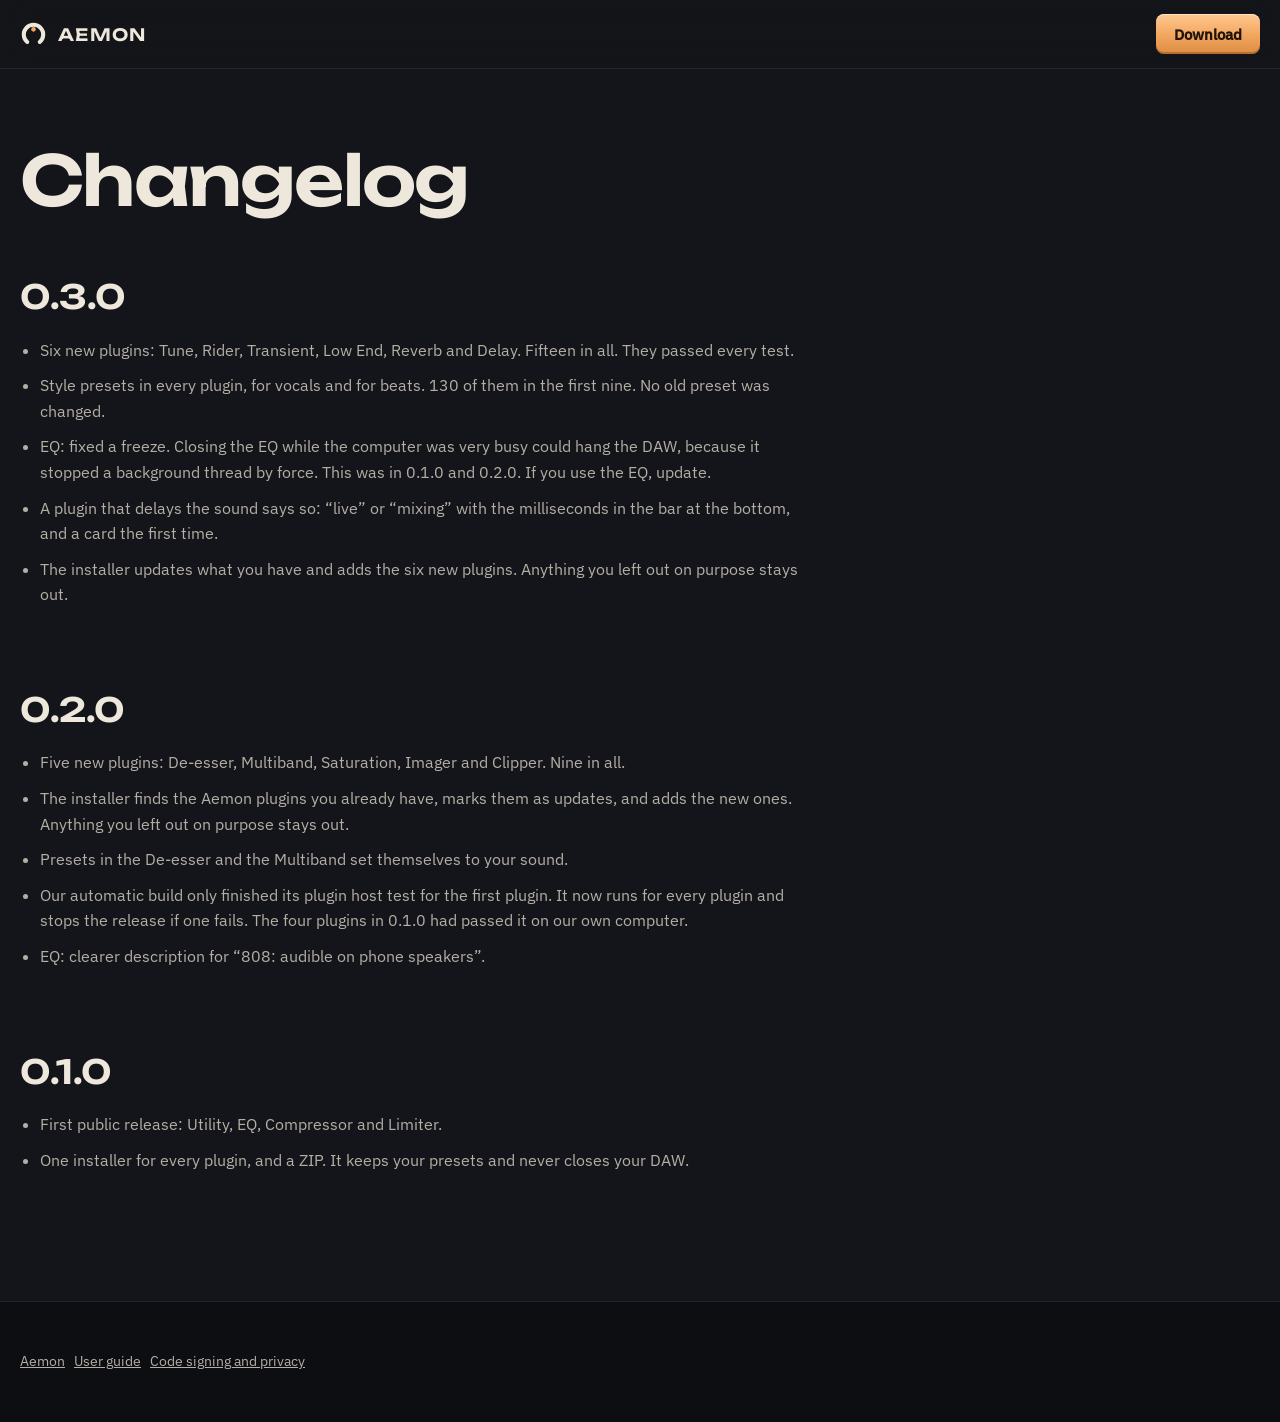
==== commit c9f057d0: "Aemon 0.3.0: fifteen plugins" ====
--- a/changelog.html
+++ b/changelog.html
@@ -14,6 +14,14 @@
 <svg width="0" height="0" style="position:absolute" aria-hidden="true"><symbol id="mark" viewBox="0 0 100 100"><path d="M26.9 77.6A36 36 0 1 1 73.1 77.6" fill="none" stroke="currentColor" stroke-width="15" stroke-linecap="round"/><circle cx="50" cy="31" r="8.5" fill="#f0a35b"/></symbol></svg>
 <header class="nav"><div class="w"><a class="logo" href="index.html" aria-label="Aemon home"><svg><use href="#mark"/></svg>AEMON</a><a class="cta sm" style="margin-left:auto" href="index.html#download">Download</a></div></header>
 <main class="w doc"><div class="dochead"><h1>Changelog</h1></div><article>
+<h2>0.3.0</h2>
+<ul class="dots">
+<li>Six new plugins: Tune, Rider, Transient, Low End, Reverb and Delay. Fifteen in all. They passed every test.</li>
+<li>Style presets in every plugin, for vocals and for beats. 130 of them in the first nine. No old preset was changed.</li>
+<li>EQ: fixed a freeze. Closing the EQ while the computer was very busy could hang the DAW, because it stopped a background thread by force. This was in 0.1.0 and 0.2.0. If you use the EQ, update.</li>
+<li>A plugin that delays the sound says so: “live” or “mixing” with the milliseconds in the bar at the bottom, and a card the first time.</li>
+<li>The installer updates what you have and adds the six new plugins. Anything you left out on purpose stays out.</li>
+</ul>
 <h2>0.2.0</h2>
 <ul class="dots">
 <li>Five new plugins: De-esser, Multiband, Saturation, Imager and Clipper. Nine in all.</li>
